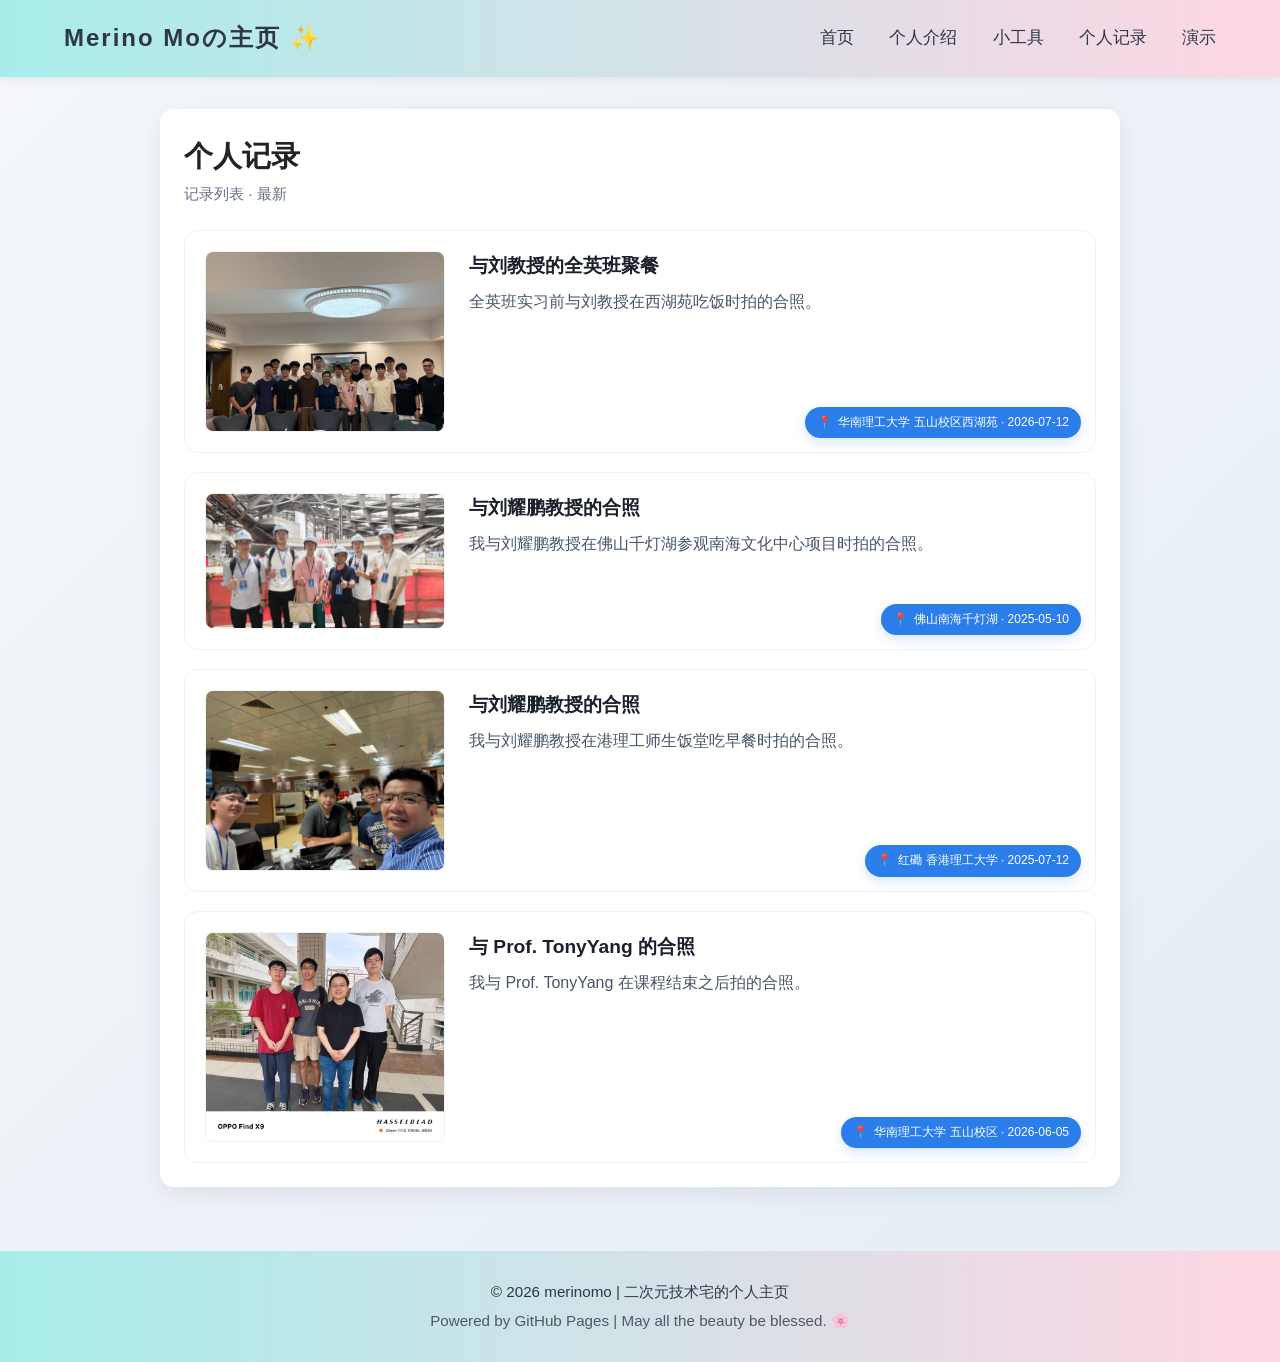
==== pages/blog.html @ 52a50931 "feat: init personal homepage with optimized structure" ====
<!DOCTYPE html>
<html lang="zh-CN">
<head>
  <meta charset="utf-8">
    <link rel="icon" href="/favicon.svg" type="image/svg+xml">
      <meta name="description" content="个人记录 — 土木编程学习笔记与二次元日常">
    <meta name="keywords" content="博客, 学习笔记, 土木编程, 二次元">
    <meta name="viewport" content="width=device-width,initial-scale=1">
  <title>个人记录 — merinomo</title>
  <link rel="stylesheet" href="../assets/css/style.css">
  <style>
    body{font-family: -apple-system,BlinkMacSystemFont,"Segoe UI",Roboto,"PingFang SC","Microsoft YaHei",sans-serif;background:linear-gradient(135deg,#f5f7fa 0%,#e4edf5 100%);color:#222;margin:0;padding:0}
    .container{max-width:960px;margin:2rem auto;padding:1.5rem;background:#fff;border-radius:14px;box-shadow:0 6px 24px rgba(16,24,40,0.08)}
    h1{font-size:1.8rem;margin-bottom:0.2rem}
    .meta{color:#667085;font-size:0.95rem;margin-bottom:1.5rem}
    .record{margin-top:1.2rem}
    .record-box{
      border:1px solid #eef2f7;padding:20px;border-radius:14px;
      background:#fff;position:relative;
      transition:transform 0.25s ease,box-shadow 0.25s ease;
    }
    .record-box:hover{
      transform:translateY(-3px);
      box-shadow:0 8px 28px rgba(16,24,40,0.10);
    }
    .record-content{display:flex;gap:24px;align-items:flex-start}

    /* 图片容器 + hover 等比例放大 */
    .img-wrapper{flex-shrink:0;width:240px;max-width:40%;border-radius:8px;line-height:0}
    .img-wrapper img{
      width:100%;height:auto;border-radius:8px;border:1px solid #eef2f7;
      transition:transform 0.35s cubic-bezier(0.25,0.46,0.45,0.94),box-shadow 0.35s ease;
    }
    .record-box:hover .img-wrapper img{
      transform:scale(1.4);
      box-shadow:0 8px 24px rgba(0,0,0,0.12);
    }

    .record-text{flex:1}
    .record-text h2{font-size:1.2rem;margin:0 0 0.4rem;color:#1a202c}
    .caption{color:#475569;line-height:1.7;margin:0}

    .record-badge{
      position:absolute;right:14px;bottom:14px;
      background:rgba(26,115,232,0.92);color:#fff;
      padding:6px 12px;border-radius:999px;font-size:12px;
      box-shadow:0 4px 12px rgba(26,115,232,0.18);
      display:inline-flex;align-items:center;gap:6px;
      backdrop-filter:blur(4px);
    }
    .record-badge .icon{font-size:12px;opacity:0.95}

    @media (max-width:600px){
      .img-wrapper{width:100%;max-width:100%}
      .img-wrapper img{max-width:200px}
      .record-badge{right:10px;bottom:10px;padding:5px 10px;font-size:11px}
      .record-content{flex-direction:column}
      .record-box:hover .img-wrapper img{transform:scale(1.2)}
    }
  </style>
</head>
<body>
<nav class="navbar">
    <div class="navbar-brand"><a href="../index.html">Merino Moの主页 ✨</a></div>
    <div class="navbar-links">
        <a href="../index.html">首页</a>
        <a href="resume.html">个人介绍</a>
        <a href="tools.html">小工具</a>
        <a href="blog.html">个人记录</a>
        <a href="demo.html">演示</a>
    </div>
</nav>

<main class="container">
    <h1>个人记录</h1>
    <div class="meta">记录列表 · 最新</div>

    <article class="record record-box">
      <div class="record-content">
        <div class="img-wrapper"><img src="../assets/images/image4.jpg" alt="全英班实习前与刘教授在西湖苑聚餐的合照。"></div>
        <div class="record-text">
          <h2>与刘教授的全英班聚餐</h2>
          <p class="caption">全英班实习前与刘教授在西湖苑吃饭时拍的合照。</p>
        </div>
      </div>
      <div class="record-badge" aria-hidden="true">
        <span class="icon">📍</span>
        <span>华南理工大学 五山校区西湖苑 · 2026-07-12</span>
      </div>
    </article>

    <article class="record record-box">
      <div class="record-content">
        <div class="img-wrapper"><img src="../assets/images/image2.jpg" alt="我与刘耀鹏教授在佛山千灯湖参观南海文化中心项目时拍的合照。"></div>
        <div class="record-text">
          <h2>与刘耀鹏教授的合照</h2>
          <p class="caption">我与刘耀鹏教授在佛山千灯湖参观南海文化中心项目时拍的合照。</p>
        </div>
      </div>
      <div class="record-badge" aria-hidden="true">
        <span class="icon">📍</span>
        <span>佛山南海千灯湖 · 2025-05-10</span>
      </div>
    </article>

    <article class="record record-box">
      <div class="record-content">
        <div class="img-wrapper"><img src="../assets/images/image3.jpg" alt="我与刘耀鹏教授在港理工师生饭堂吃早餐时拍的合照。"></div>
        <div class="record-text">
          <h2>与刘耀鹏教授的合照</h2>
          <p class="caption">我与刘耀鹏教授在港理工师生饭堂吃早餐时拍的合照。</p>
        </div>
      </div>
      <div class="record-badge" aria-hidden="true">
        <span class="icon">📍</span>
        <span>红磡 香港理工大学 · 2025-07-12</span>
      </div>
    </article>

    <article class="record record-box">
      <div class="record-content">
        <div class="img-wrapper"><img src="../assets/images/image1.jpg" alt="我与TonyYang的合照（华南理工大学五山校区，2026年6月5日）"></div>
        <div class="record-text">
          <h2>与 Prof. TonyYang 的合照</h2>
          <p class="caption">我与 Prof. TonyYang 在课程结束之后拍的合照。</p>
        </div>
      </div>
      <div class="record-badge" aria-hidden="true">
        <span class="icon">📍</span>
        <span>华南理工大学 五山校区 · 2026-06-05</span>
      </div>
    </article>

  </main>

  <footer>
    <p class="copyright">© 2026 merinomo | 二次元技术宅的个人主页</p>
    <p style="opacity:0.8;">Powered by GitHub Pages | May all the beauty be blessed. 🌸</p>
  </footer>
</body>
</html>
---- assets/css/style.css ----
/* ───── 站点全局样式 ───── */
*,*::before,*::after{margin:0;padding:0;box-sizing:border-box}
html{scroll-behavior:smooth}
body{
  font-family:"PingFang SC","Hiragino Sans GB","Microsoft YaHei",sans-serif;
  line-height:1.6;color:#333;
  background:linear-gradient(135deg,#f5f7fa 0%,#e4edf5 100%);
  background-attachment:fixed;min-height:100vh;
}

/* ───── 导航栏 - 二次元马卡龙渐变 ───── */
.navbar{
  background:linear-gradient(90deg,#a8edea 0%,#fed6e3 100%);
  color:#2d3748;padding:1.2rem 4rem;
  display:flex;justify-content:space-between;align-items:center;
  box-shadow:0 2px 10px rgba(0,0,0,0.08);
  position:sticky;top:0;z-index:999;
}
.navbar-brand{font-size:1.5rem;font-weight:700;letter-spacing:2px}
.navbar-brand a{color:inherit;text-decoration:none}
.navbar-links{display:flex;flex-wrap:wrap;gap:0.4rem}
.navbar-links a{
  color:#2d3748;text-decoration:none;margin-left:1.8rem;
  font-size:1.05rem;font-weight:500;transition:all 0.3s ease;
}
.navbar-links a:hover{color:#ff6b9d;transform:translateY(-2px)}

/* ───── 顶端返回条（工具页用） ───── */
.site-bar{
  background:linear-gradient(90deg,#a8edea 0%,#fed6e3 100%);
  padding:0.8rem 2rem;display:flex;justify-content:space-between;align-items:center;
}
.site-bar a{color:#2d3748;text-decoration:none;font-weight:500;font-size:0.95rem}
.site-bar a:hover{color:#ff6b9d}
.site-bar span{color:#666;font-size:0.9rem}

/* ───── 页脚 ───── */
footer{
  background:linear-gradient(90deg,#a8edea 0%,#fed6e3 100%);
  color:#2d3748;text-align:center;padding:1.5rem 1rem;margin-top:4rem;
}
footer p{margin:0.3rem 0;font-size:0.95rem}

/* ───── 响应式 ───── */
@media(max-width:768px){
  .navbar{padding:1rem 1.5rem;flex-direction:column;gap:0.6rem}
  .navbar-links a{margin:0 0.6rem}
  .site-bar{flex-direction:column;gap:0.4rem;text-align:center}
}
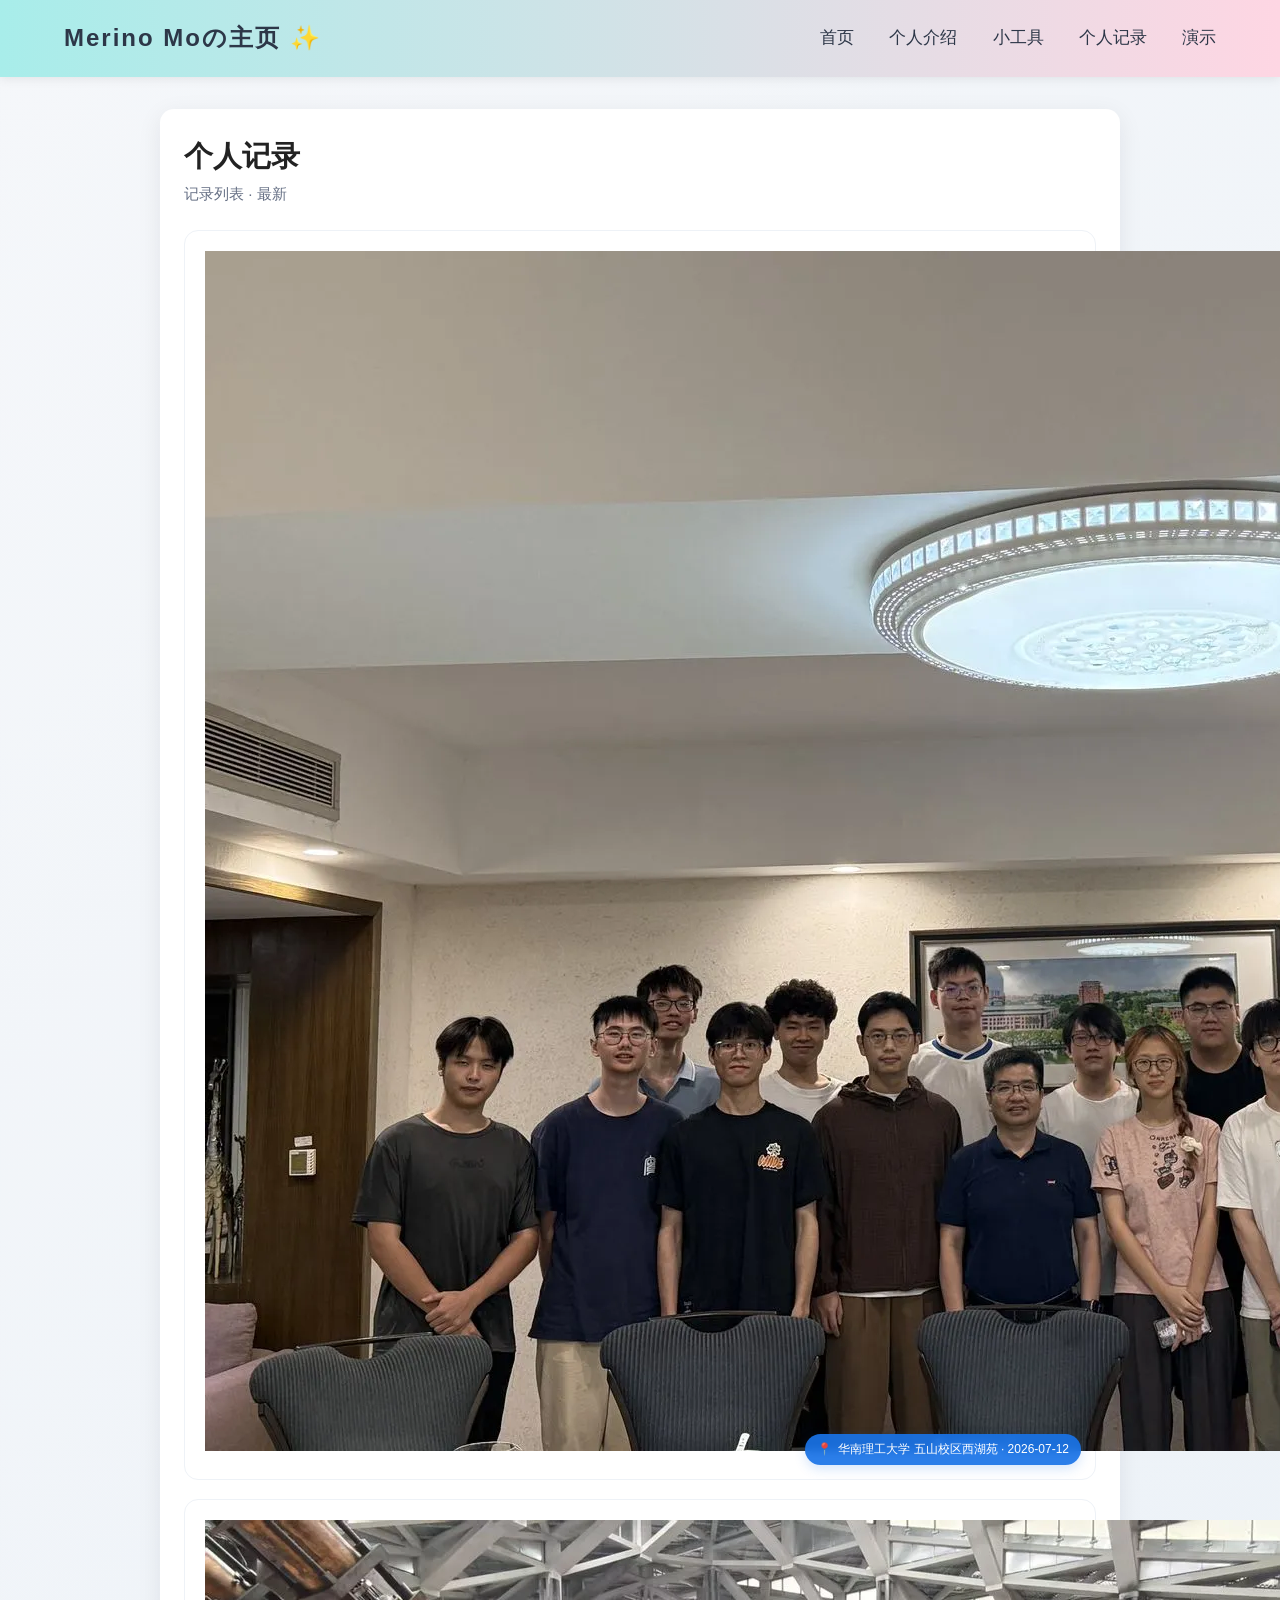
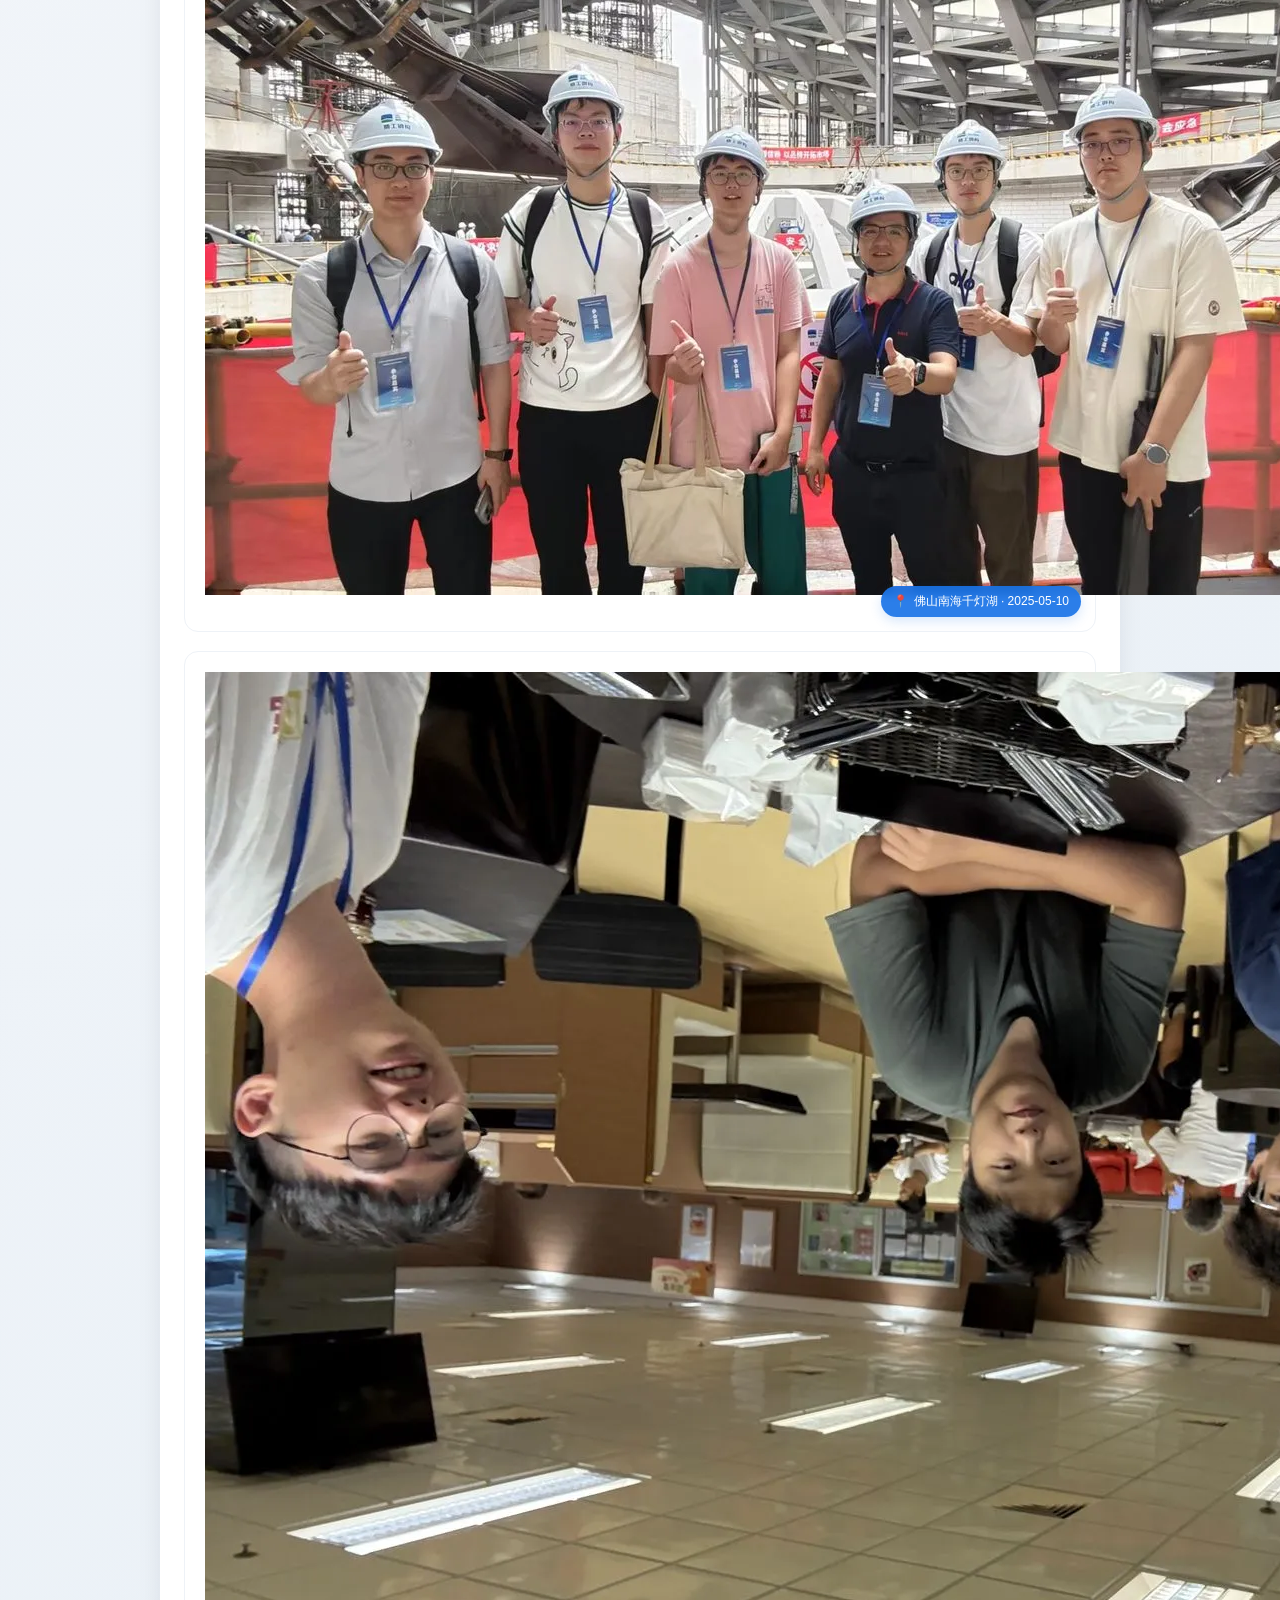
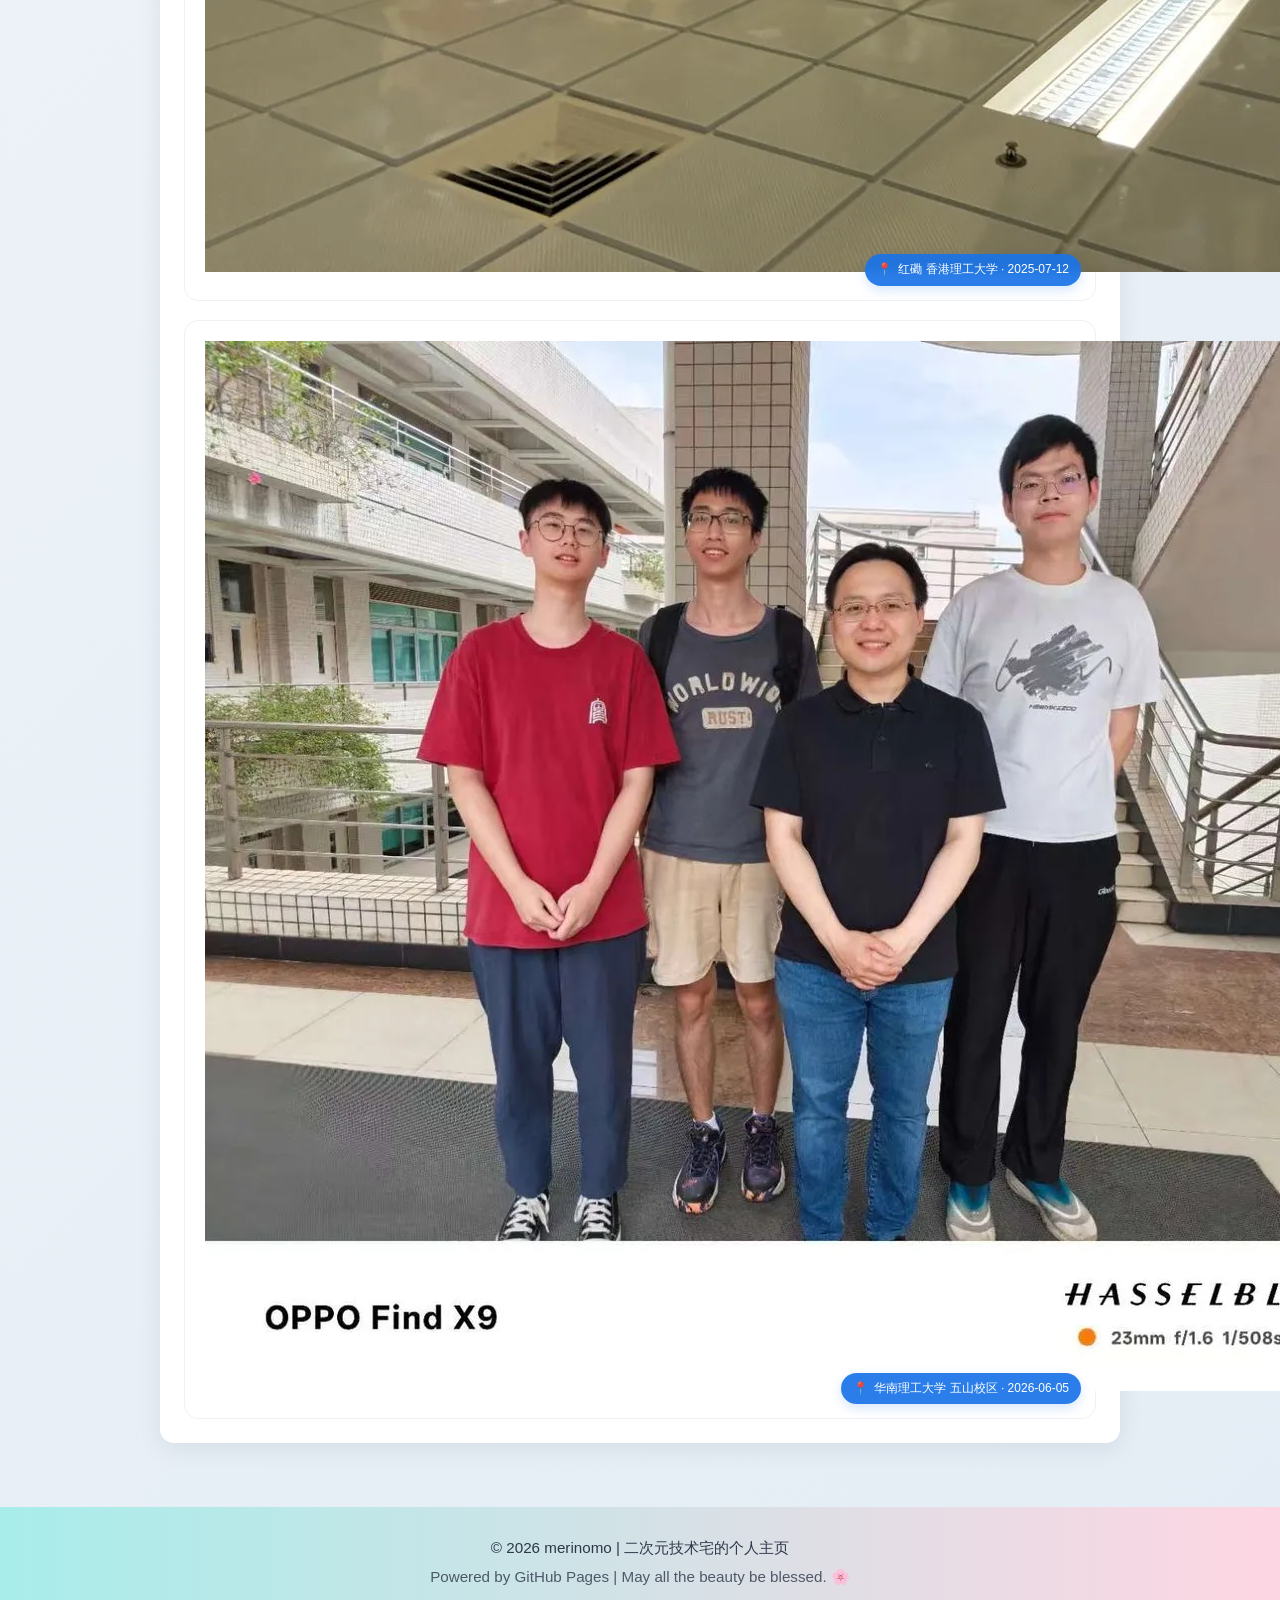
==== commit c5124426: "perf: WebP images + lazy loading (images now ~120KB each)" ====
--- a/pages/blog.html
+++ b/pages/blog.html
@@ -77,7 +77,7 @@
 
     <article class="record record-box">
       <div class="record-content">
-        <div class="img-wrapper"><img src="../assets/images/image4.jpg" alt="全英班实习前与刘教授在西湖苑聚餐的合照。"></div>
+        <picture><source srcset="../assets/images/image4.webp" type="image/webp"><img src="../assets/images/image4.jpg" alt="全英班实习前与刘教授在西湖苑聚餐的合照。" loading="lazy"></picture>
         <div class="record-text">
           <h2>与刘教授的全英班聚餐</h2>
           <p class="caption">全英班实习前与刘教授在西湖苑吃饭时拍的合照。</p>
@@ -91,7 +91,7 @@
 
     <article class="record record-box">
       <div class="record-content">
-        <div class="img-wrapper"><img src="../assets/images/image2.jpg" alt="我与刘耀鹏教授在佛山千灯湖参观南海文化中心项目时拍的合照。"></div>
+        <picture><source srcset="../assets/images/image2.webp" type="image/webp"><img src="../assets/images/image2.jpg" alt="我与刘耀鹏教授在佛山千灯湖参观南海文化中心项目时拍的合照。" loading="lazy"></picture>
         <div class="record-text">
           <h2>与刘耀鹏教授的合照</h2>
           <p class="caption">我与刘耀鹏教授在佛山千灯湖参观南海文化中心项目时拍的合照。</p>
@@ -105,7 +105,7 @@
 
     <article class="record record-box">
       <div class="record-content">
-        <div class="img-wrapper"><img src="../assets/images/image3.jpg" alt="我与刘耀鹏教授在港理工师生饭堂吃早餐时拍的合照。"></div>
+        <picture><source srcset="../assets/images/image3.webp" type="image/webp"><img src="../assets/images/image3.jpg" alt="我与刘耀鹏教授在港理工师生饭堂吃早餐时拍的合照。" loading="lazy"></picture>
         <div class="record-text">
           <h2>与刘耀鹏教授的合照</h2>
           <p class="caption">我与刘耀鹏教授在港理工师生饭堂吃早餐时拍的合照。</p>
@@ -119,7 +119,7 @@
 
     <article class="record record-box">
       <div class="record-content">
-        <div class="img-wrapper"><img src="../assets/images/image1.jpg" alt="我与TonyYang的合照（华南理工大学五山校区，2026年6月5日）"></div>
+        <picture><source srcset="../assets/images/image1.webp" type="image/webp"><img src="../assets/images/image1.jpg" alt="我与TonyYang的合照（华南理工大学五山校区，2026年6月5日）" loading="lazy"></picture>
         <div class="record-text">
           <h2>与 Prof. TonyYang 的合照</h2>
           <p class="caption">我与 Prof. TonyYang 在课程结束之后拍的合照。</p>
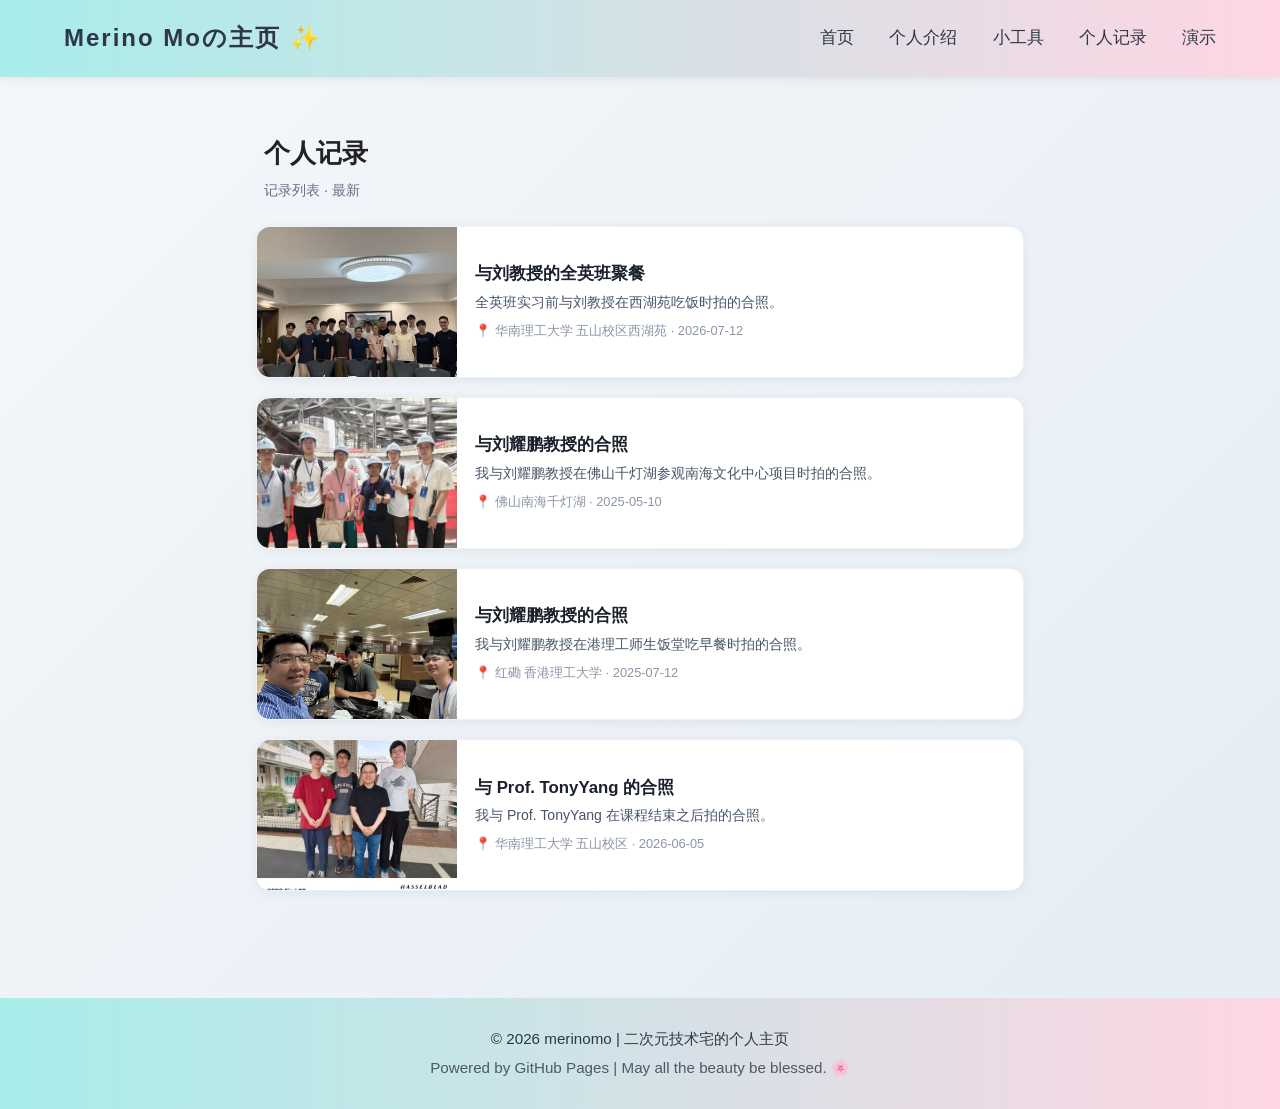
==== commit 243b1506: "refactor: redesign blog page with card layout + fixed thumbnails" ====
--- a/pages/blog.html
+++ b/pages/blog.html
@@ -2,133 +2,210 @@
 <html lang="zh-CN">
 <head>
   <meta charset="utf-8">
-    <link rel="icon" href="/favicon.svg" type="image/svg+xml">
-      <meta name="description" content="个人记录 — 土木编程学习笔记与二次元日常">
-    <meta name="keywords" content="博客, 学习笔记, 土木编程, 二次元">
-    <meta name="viewport" content="width=device-width,initial-scale=1">
+  <link rel="icon" href="/favicon.svg" type="image/svg+xml">
+  <meta name="description" content="个人记录 — 土木编程学习笔记与二次元日常">
+  <meta name="keywords" content="博客, 学习笔记, 土木编程, 二次元">
+  <meta name="viewport" content="width=device-width,initial-scale=1">
   <title>个人记录 — merinomo</title>
   <link rel="stylesheet" href="../assets/css/style.css">
   <style>
-    body{font-family: -apple-system,BlinkMacSystemFont,"Segoe UI",Roboto,"PingFang SC","Microsoft YaHei",sans-serif;background:linear-gradient(135deg,#f5f7fa 0%,#e4edf5 100%);color:#222;margin:0;padding:0}
-    .container{max-width:960px;margin:2rem auto;padding:1.5rem;background:#fff;border-radius:14px;box-shadow:0 6px 24px rgba(16,24,40,0.08)}
-    h1{font-size:1.8rem;margin-bottom:0.2rem}
-    .meta{color:#667085;font-size:0.95rem;margin-bottom:1.5rem}
-    .record{margin-top:1.2rem}
-    .record-box{
-      border:1px solid #eef2f7;padding:20px;border-radius:14px;
-      background:#fff;position:relative;
-      transition:transform 0.25s ease,box-shadow 0.25s ease;
-    }
-    .record-box:hover{
-      transform:translateY(-3px);
-      box-shadow:0 8px 28px rgba(16,24,40,0.10);
-    }
-    .record-content{display:flex;gap:24px;align-items:flex-start}
-
-    /* 图片容器 + hover 等比例放大 */
-    .img-wrapper{flex-shrink:0;width:240px;max-width:40%;border-radius:8px;line-height:0}
-    .img-wrapper img{
-      width:100%;height:auto;border-radius:8px;border:1px solid #eef2f7;
-      transition:transform 0.35s cubic-bezier(0.25,0.46,0.45,0.94),box-shadow 0.35s ease;
-    }
-    .record-box:hover .img-wrapper img{
-      transform:scale(1.4);
-      box-shadow:0 8px 24px rgba(0,0,0,0.12);
-    }
-
-    .record-text{flex:1}
-    .record-text h2{font-size:1.2rem;margin:0 0 0.4rem;color:#1a202c}
-    .caption{color:#475569;line-height:1.7;margin:0}
-
-    .record-badge{
-      position:absolute;right:14px;bottom:14px;
-      background:rgba(26,115,232,0.92);color:#fff;
-      padding:6px 12px;border-radius:999px;font-size:12px;
-      box-shadow:0 4px 12px rgba(26,115,232,0.18);
-      display:inline-flex;align-items:center;gap:6px;
-      backdrop-filter:blur(4px);
-    }
-    .record-badge .icon{font-size:12px;opacity:0.95}
-
-    @media (max-width:600px){
-      .img-wrapper{width:100%;max-width:100%}
-      .img-wrapper img{max-width:200px}
-      .record-badge{right:10px;bottom:10px;padding:5px 10px;font-size:11px}
-      .record-content{flex-direction:column}
-      .record-box:hover .img-wrapper img{transform:scale(1.2)}
+    body {
+      font-family: -apple-system, BlinkMacSystemFont, "Segoe UI", Roboto, "PingFang SC", "Microsoft YaHei", sans-serif;
+      background: linear-gradient(135deg, #f5f7fa 0%, #e4edf5 100%);
+      color: #222;
+      margin: 0;
+      padding: 0;
+    }
+
+    .container {
+      max-width: 800px;
+      margin: 2rem auto;
+      padding: 1.5rem 1rem;
+    }
+
+    .page-title {
+      font-size: 1.6rem;
+      font-weight: 700;
+      margin-bottom: 0.3rem;
+      padding: 0 0.5rem;
+    }
+
+    .page-meta {
+      color: #667085;
+      font-size: 0.9rem;
+      margin-bottom: 1.5rem;
+      padding: 0 0.5rem;
+    }
+
+    /* ── 记录卡片 ── */
+    .record-card {
+      background: #fff;
+      border-radius: 14px;
+      box-shadow: 0 2px 12px rgba(0,0,0,0.06);
+      margin-bottom: 1.2rem;
+      overflow: hidden;
+      border: 1px solid #eef2f7;
+      transition: box-shadow 0.25s ease;
+    }
+
+    .record-card:hover {
+      box-shadow: 0 6px 24px rgba(0,0,0,0.10);
+    }
+
+    .record-card a {
+      text-decoration: none;
+      color: inherit;
+      display: flex;
+      gap: 0;
+    }
+
+    /* 图片区域 - 固定宽高比 + 裁剪 */
+    .record-thumb {
+      width: 200px;
+      min-width: 200px;
+      height: 150px;
+      overflow: hidden;
+      flex-shrink: 0;
+      background: #f0f2f5;
+    }
+
+    .record-thumb img {
+      width: 100%;
+      height: 100%;
+      object-fit: cover;
+      display: block;
+      transition: transform 0.3s ease;
+    }
+
+    .record-card:hover .record-thumb img {
+      transform: scale(1.08);
+    }
+
+    /* 文字区域 */
+    .record-info {
+      flex: 1;
+      padding: 14px 18px;
+      display: flex;
+      flex-direction: column;
+      justify-content: center;
+      min-width: 0;
+    }
+
+    .record-info h2 {
+      font-size: 1.05rem;
+      font-weight: 600;
+      margin: 0 0 6px;
+      color: #1a202c;
+      line-height: 1.4;
+    }
+
+    .record-info .desc {
+      font-size: 0.88rem;
+      color: #475569;
+      margin: 0 0 8px;
+      line-height: 1.5;
+      display: -webkit-box;
+      -webkit-line-clamp: 2;
+      -webkit-box-orient: vertical;
+      overflow: hidden;
+    }
+
+    .record-info .location {
+      font-size: 0.8rem;
+      color: #8b95a5;
+      display: flex;
+      align-items: center;
+      gap: 4px;
+    }
+
+    /* ── 响应式 ── */
+    @media (max-width: 600px) {
+      .container {
+        padding: 1rem 0.8rem;
+      }
+
+      .record-card a {
+        flex-direction: column;
+      }
+
+      .record-thumb {
+        width: 100%;
+        min-width: 100%;
+        height: 200px;
+      }
+
+      .record-info {
+        padding: 12px 14px;
+      }
     }
   </style>
 </head>
 <body>
-<nav class="navbar">
+  <nav class="navbar">
     <div class="navbar-brand"><a href="../index.html">Merino Moの主页 ✨</a></div>
     <div class="navbar-links">
-        <a href="../index.html">首页</a>
-        <a href="resume.html">个人介绍</a>
-        <a href="tools.html">小工具</a>
-        <a href="blog.html">个人记录</a>
-        <a href="demo.html">演示</a>
+      <a href="../index.html">首页</a>
+      <a href="resume.html">个人介绍</a>
+      <a href="tools.html">小工具</a>
+      <a href="blog.html">个人记录</a>
+      <a href="demo.html">演示</a>
     </div>
-</nav>
-
-<main class="container">
-    <h1>个人记录</h1>
-    <div class="meta">记录列表 · 最新</div>
-
-    <article class="record record-box">
-      <div class="record-content">
-        <picture><source srcset="../assets/images/image4.webp" type="image/webp"><img src="../assets/images/image4.jpg" alt="全英班实习前与刘教授在西湖苑聚餐的合照。" loading="lazy"></picture>
-        <div class="record-text">
+  </nav>
+
+  <main class="container">
+    <h1 class="page-title">个人记录</h1>
+    <p class="page-meta">记录列表 · 最新</p>
+
+    <article class="record-card">
+      <a href="../assets/images/image4.jpg" target="_blank">
+        <div class="record-thumb">
+          <img src="../assets/images/image4.jpg" alt="全英班实习前与刘教授在西湖苑聚餐的合照。" loading="lazy">
+        </div>
+        <div class="record-info">
           <h2>与刘教授的全英班聚餐</h2>
-          <p class="caption">全英班实习前与刘教授在西湖苑吃饭时拍的合照。</p>
-        </div>
-      </div>
-      <div class="record-badge" aria-hidden="true">
-        <span class="icon">📍</span>
-        <span>华南理工大学 五山校区西湖苑 · 2026-07-12</span>
-      </div>
-    </article>
-
-    <article class="record record-box">
-      <div class="record-content">
-        <picture><source srcset="../assets/images/image2.webp" type="image/webp"><img src="../assets/images/image2.jpg" alt="我与刘耀鹏教授在佛山千灯湖参观南海文化中心项目时拍的合照。" loading="lazy"></picture>
-        <div class="record-text">
+          <p class="desc">全英班实习前与刘教授在西湖苑吃饭时拍的合照。</p>
+          <span class="location">📍 华南理工大学 五山校区西湖苑 · 2026-07-12</span>
+        </div>
+      </a>
+    </article>
+
+    <article class="record-card">
+      <a href="../assets/images/image2.jpg" target="_blank">
+        <div class="record-thumb">
+          <img src="../assets/images/image2.jpg" alt="我与刘耀鹏教授在佛山千灯湖参观南海文化中心项目时拍的合照。" loading="lazy">
+        </div>
+        <div class="record-info">
           <h2>与刘耀鹏教授的合照</h2>
-          <p class="caption">我与刘耀鹏教授在佛山千灯湖参观南海文化中心项目时拍的合照。</p>
-        </div>
-      </div>
-      <div class="record-badge" aria-hidden="true">
-        <span class="icon">📍</span>
-        <span>佛山南海千灯湖 · 2025-05-10</span>
-      </div>
-    </article>
-
-    <article class="record record-box">
-      <div class="record-content">
-        <picture><source srcset="../assets/images/image3.webp" type="image/webp"><img src="../assets/images/image3.jpg" alt="我与刘耀鹏教授在港理工师生饭堂吃早餐时拍的合照。" loading="lazy"></picture>
-        <div class="record-text">
+          <p class="desc">我与刘耀鹏教授在佛山千灯湖参观南海文化中心项目时拍的合照。</p>
+          <span class="location">📍 佛山南海千灯湖 · 2025-05-10</span>
+        </div>
+      </a>
+    </article>
+
+    <article class="record-card">
+      <a href="../assets/images/image3.jpg" target="_blank">
+        <div class="record-thumb">
+          <img src="../assets/images/image3.jpg" alt="我与刘耀鹏教授在港理工师生饭堂吃早餐时拍的合照。" loading="lazy">
+        </div>
+        <div class="record-info">
           <h2>与刘耀鹏教授的合照</h2>
-          <p class="caption">我与刘耀鹏教授在港理工师生饭堂吃早餐时拍的合照。</p>
-        </div>
-      </div>
-      <div class="record-badge" aria-hidden="true">
-        <span class="icon">📍</span>
-        <span>红磡 香港理工大学 · 2025-07-12</span>
-      </div>
-    </article>
-
-    <article class="record record-box">
-      <div class="record-content">
-        <picture><source srcset="../assets/images/image1.webp" type="image/webp"><img src="../assets/images/image1.jpg" alt="我与TonyYang的合照（华南理工大学五山校区，2026年6月5日）" loading="lazy"></picture>
-        <div class="record-text">
+          <p class="desc">我与刘耀鹏教授在港理工师生饭堂吃早餐时拍的合照。</p>
+          <span class="location">📍 红磡 香港理工大学 · 2025-07-12</span>
+        </div>
+      </a>
+    </article>
+
+    <article class="record-card">
+      <a href="../assets/images/image1.jpg" target="_blank">
+        <div class="record-thumb">
+          <img src="../assets/images/image1.jpg" alt="我与 TonyYang 的合照（华南理工大学五山校区，2026年6月5日）" loading="lazy">
+        </div>
+        <div class="record-info">
           <h2>与 Prof. TonyYang 的合照</h2>
-          <p class="caption">我与 Prof. TonyYang 在课程结束之后拍的合照。</p>
-        </div>
-      </div>
-      <div class="record-badge" aria-hidden="true">
-        <span class="icon">📍</span>
-        <span>华南理工大学 五山校区 · 2026-06-05</span>
-      </div>
+          <p class="desc">我与 Prof. TonyYang 在课程结束之后拍的合照。</p>
+          <span class="location">📍 华南理工大学 五山校区 · 2026-06-05</span>
+        </div>
+      </a>
     </article>
 
   </main>
